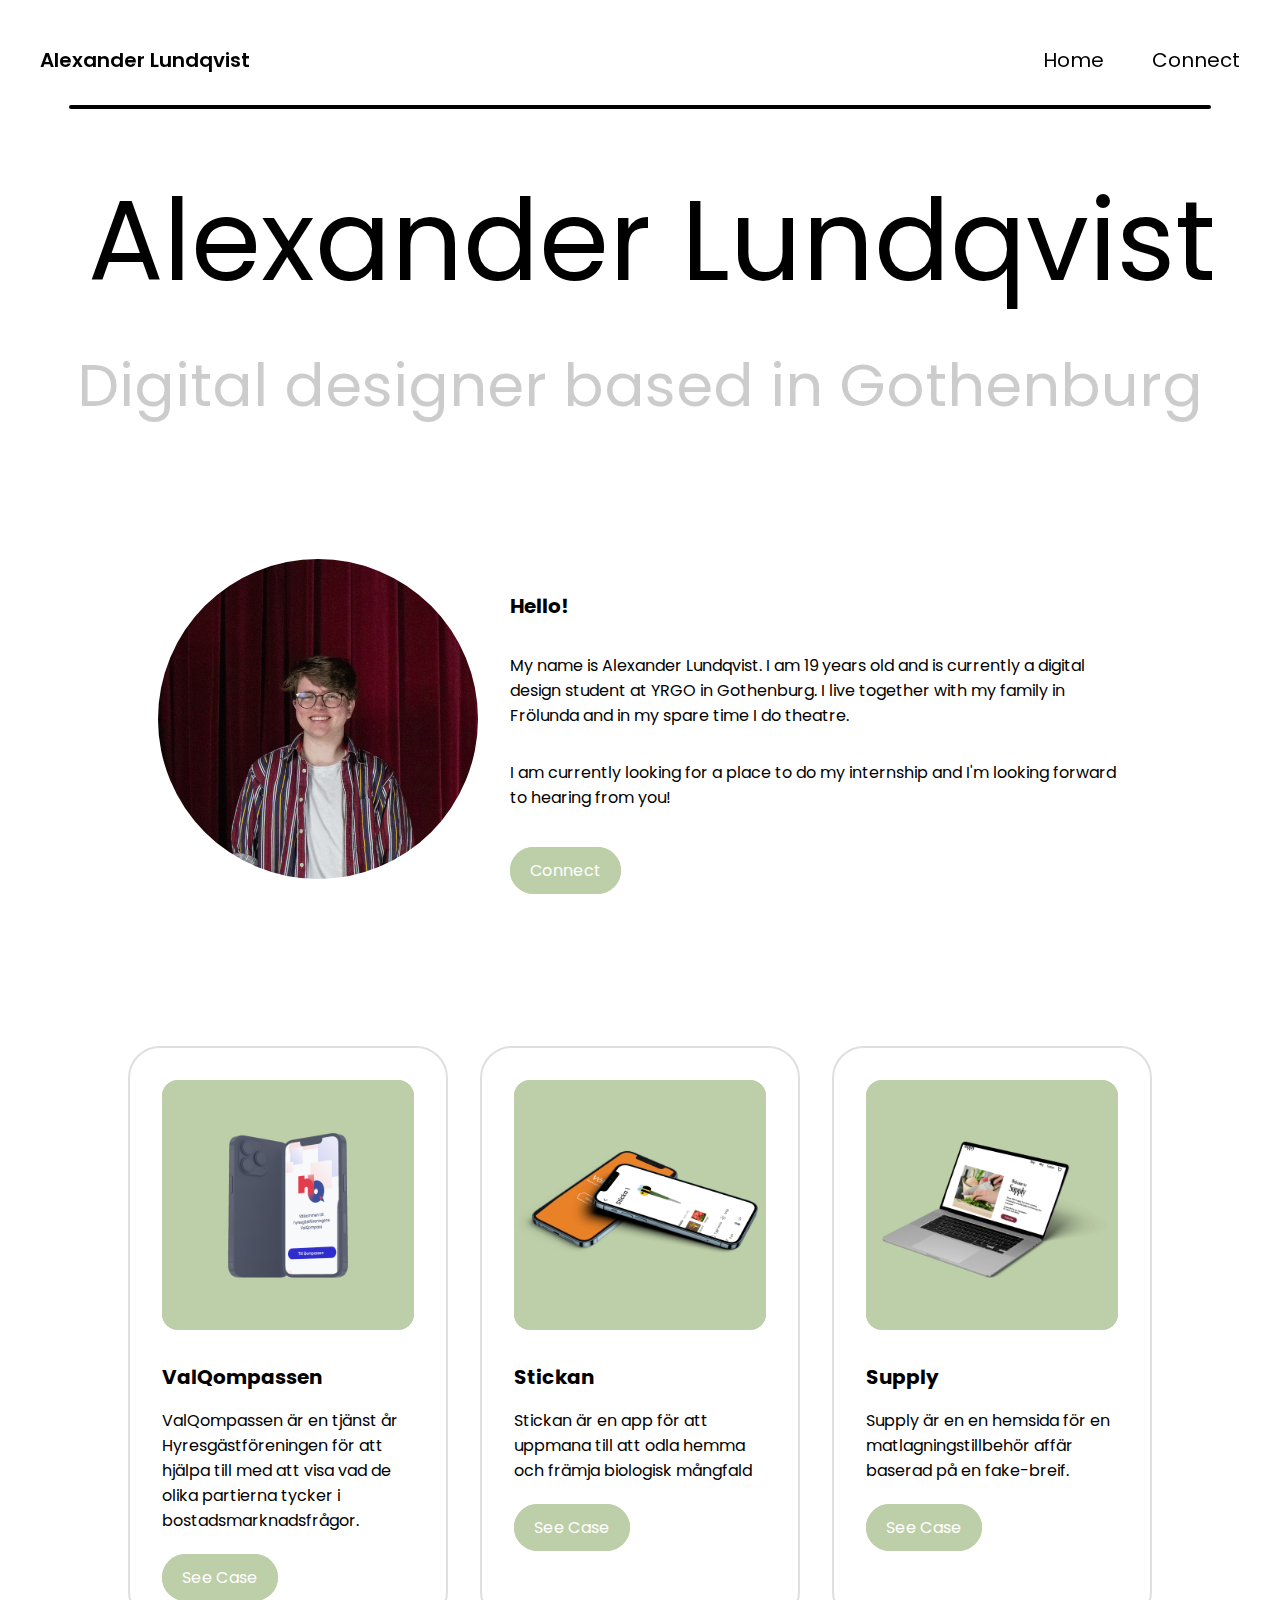
==== index.html @ 1be756ce "Add files via upload" ====
<!DOCTYPE html>
<html lang="en">
  <head>
    <meta charset="UTF-8" />
    <meta http-equiv="X-UA-Compatible" content="IE=edge" />
    <meta name="viewport" content="width=device-width, initial-scale=1.0" />
    <link rel="stylesheet" href="styles.css" />
    <link rel="preconnect" href="https://fonts.bunny.net" />
    <link
      href="https://fonts.bunny.net/css?family=poppins:400,400i,600,600i"
      rel="stylesheet"
    />
    <title>Alexander Lundqvust</title>
  </head>
  <body>
    <!-- Nav -->
    <div class="navback">
      <nav class="nav1">
        <div>
          <a class="navname" href="index.html">Alexander Lundqvist</a>
          <!-- <h3>Alexander Lundqvist</h3> -->
        </div>
        <div class="nav2">
          <a class="buttonnav buttonnav2" href="index.html">Home</a>
          <!-- <a class="buttonnav buttonnav2" href="Case.html">Cases</a> -->
          <a class="buttonnav buttonnav2" href="Connect.html">Connect</a>
          <img class="hamburger" src="img/hamburger.png" alt="hamburgermenu" />
        </div>
      </nav>
      <hr />
    </div>

    <!-- Om mig -->
    <h1 class="namn">Alexander Lundqvist</h1>
    <h2 class="arbets-titel">Digital designer based in Gothenburg</h2>
    <!-- <p class="hittepå">
      I'm a digital designer passionate about UI design and focused on the user
      experience. I aim to create web experiences that are surprising, exciting
      and memorable.
    </p> -->

    <section class="ommig2">
      <div>
        <img class="profilbild" src="img/alex.jpg" alt="profilbild" />
      </div>
      <div class="textbox">
        <h3 class="profiltext">Hello!</h3>
        <p class="profiltext">
          My name is Alexander Lundqvist. I am 19 years old and is currently a
          digital design student at YRGO in Gothenburg. I live together with my
          family in Frölunda and in my spare time I do theatre.
        </p>
        <p class="profiltext2">
          I am currently looking for a place to do my internship and I'm looking
          forward to hearing from you!
        </p>
        <div class="button-position">
          <a class="button button1 button-position" href="Connect.html"
            >Connect</a
          >
        </div>
      </div>
    </section>

    <!-- Kort 1 -->
    <section class="flex-container">
      <div class="flex-item">
        <!-- <div class="img1"></div> -->
        <img class="kortbild" src="img/valet2.png" alt="Mockup" />
        <div class="caseinfo">
          <div>
            <h3>ValQompassen</h3>
            <p>
              ValQompassen är en tjänst år Hyresgästföreningen för att hjälpa
              till med att visa vad de olika partierna tycker i
              bostadsmarknadsfrågor.
            </p>
          </div>
          <div class="button-position2">
            <a class="button button1" href="ValQompassen.html">See Case</a>
          </div>
        </div>
      </div>

      <!-- Kort 2 -->
      <div class="flex-item">
        <!-- <div class="img2"></div> -->
        <img class="kortbild" src="img/stickan2.png" alt="Mockup" />
        <div class="caseinfo">
          <div>
            <h3>Stickan</h3>
            <p>
              Stickan är en app för att uppmana till att odla hemma och främja
              biologisk mångfald
            </p>
          </div>
          <div class="button-position2">
            <a class="button button1" href="Stickan.html">See Case</a>
          </div>
        </div>
      </div>

      <!-- Kort 3 -->
      <div class="flex-item">
        <!-- <div class="img3"></div> -->
        <img class="kortbild" src="img/supply2.png" alt="Mockup" />
        <div class="caseinfo">
          <div>
            <h3>Supply</h3>
            <p>
              Supply är en en hemsida för en matlagningstillbehör affär baserad
              på en fake-breif.
            </p>
          </div>
          <div class="button-position2">
            <a class="button button1" href="Supply.html">See Case</a>
          </div>
        </div>
      </div>
    </section>
  </body>
</html>
---- styles.css ----
html {
  font-family: "Poppins", sans-serif;
  font-size: 16px;
}

h1 {
  font-size: 7rem;
  font-weight: 400;
  margin-left: 24px;
}

h2 {
  font-size: 3.7rem;
  color: #ccc;
  font-weight: 400;
}

h3 {
  margin: 0;
  font-size: 1.25rem;
}

hr {
  border-radius: 10rem;
  width: 90%;
  height: 0px;
  border: 0.14rem solid #000;
  background-color: #000;
  position: sticky;
  top: 0px;
}

/* Klasser Nav */
.navback {
  background-color: #fff;
  position: sticky;
  top: 0;
  padding-top: 5px;
}

.nav1 {
  display: flex;
  justify-content: space-between;
  margin: 2rem;
  height: 28px;
  position: sticky;
  top: 20px;
}

.nav2 {
  display: flex;
  gap: 3rem;
}

.buttonnav {
  color: #000;
  font-size: 1.25rem;
  text-decoration: none;
}

.buttonnav2:hover {
  font-style: italic;
  text-decoration: underline;
  color: #bdcfa8;
}

/* Klasser om mig */
.namn {
  margin-top: 3rem;
  display: flex;
  justify-content: center;
  margin-bottom: 1rem;
}

.arbets-titel {
  display: flex;
  justify-content: center;
  margin-top: 0;
}

/* .hittepå {
  max-width: 30rem;
  display: flex;
  margin-left: 40rem;
} */

.ommig2 {
  display: flex;
  justify-content: space-between;
  flex-direction: row;
  gap: 2rem;
  padding: 5rem;
}

.profiltext {
  margin-top: 2rem;
  max-width: 40rem;
  margin-right: 4.375rem;
}

.profiltext2 {
  max-width: 40rem;
  margin-right: 4.375rem;
}

.profilbild {
  border-radius: 50%;
  max-width: 20rem;
  margin-left: 4.375rem;
}

.connectbutton-position {
  margin-top: 2rem;
}

/* Klasser Knapp */
.button {
  background-color: #bdcfa8;
  color: #fff;
  text-decoration: none;
  border-radius: 3rem;
  width: 11rem;
  height: 3rem;
  padding: 0.5rem 1rem;
  border: 0.25rem solid #bdcfa8;
  border-radius: 2rem;
  letter-spacing: 0.02em;
}

.button1:hover {
  border: 0.25rem solid #bdcfa8;
  border-radius: 2rem;
  color: #bdcfa8;
  background-color: #fff;
}

.button-position {
  margin-top: 2rem;
}

.button-position2 {
  margin-top: 1rem;
}

/* Kort */
.flex-container {
  display: flex;
  gap: 2rem;
  justify-content: center;
  max-width: 64rem;
  margin: auto;
}

.flex-item {
  max-width: 30rem;
  min-width: 9rem;
  max-height: 37rem;
  /* height: 480px; */
  background: #ffffff;
  border-radius: 2rem;
  border: solid 0.16rem #dfdfdf;
  margin-top: 5rem;
  padding: 2rem;
  /* position: relative; */
  flex: 1;
  display: flex;
  flex-direction: column;
}

/* .img1 {
  width: 100%;
  height: 12rem;
  background-image: url(img/valet.png);
  margin-top: 2rem;
  margin-bottom: 2rem;
  background-size: contain;
  background-repeat: no-repeat;
  background-color: #bdcfa8;
} */

/* .img2 {
  width: 100%;
  height: 12rem;
  background-image: url(img/stickan.png);
  margin-top: 2rem;
  margin-bottom: 2rem;
  background-size: contain;
  background-color: #bdcfa8;
  background-repeat: no-repeat;
  justify-content: center;
}

/* .img3 {
  width: 100%;
  height: 12rem;
  background-image: url(img/supply.png);
  margin-top: 2rem;
  margin-bottom: 2rem;
  background-size: contain;
  background-repeat: no-repeat;
  background-color: #bdcfa8;
} */

.kortbild {
  display: flex;
  width: 100%;
  height: 15.6rem;
  /* margin-top: 2rem; */
  margin-bottom: 2rem;
  background-color: #bdcfa8;
  justify-content: center;
  border-radius: 1rem;
}

.caseinfo {
  display: flex;
  flex-direction: column;
}

.hamburger {
  width: 1.5rem;
  height: 1rem;
  display: none;
}

.textbox {
  display: flex;
  flex-direction: column;
}

.connect {
  display: flex;
  align-items: center;
  flex-direction: column;
}

.casecontainer {
  /* margin: auto; */
  display: flex;
  align-items: center;
  flex-direction: column;
  gap: 2rem;
}

.casetext {
  display: flex;
  align-items: center;
  flex-direction: column;
  margin: 2rem 2rem 2rem 2rem;
}

.navname {
  font-size: 1.25rem;
  font-weight: 600;
  text-decoration: none;
  color: #000;
}

@media (max-width: 56rem) {
  .flex-container {
    flex-direction: column;
  }

  .kortbild {
    height: 16rem;
    width: 16rem;
    margin: 0;
  }

  .flex-item {
    flex-direction: row;
    max-width: 80%;
    margin: auto;
  }
  .button-position2 {
    margin-top: 1rem;
  }

  .caseinfo {
    justify-content: center;
    margin-left: 1rem;
    gap: 1rem;
  }

  .ommig2 {
    padding-left: 2rem;
  }
}

@media (max-width: 40rem) {
  h1 {
    font-size: 2.5rem;
  }

  h2 {
    font-size: 1rem;
  }

  .profilbild {
    width: 9.5rem;
    height: 9.5rem;
    margin: auto;
  }

  .ommig2 {
    flex-direction: column;
    align-items: center;
    padding: 1rem;
    margin-bottom: 2rem;
  }

  .buttonnav {
    display: none;
  }

  .hamburger {
    display: inline;
  }

  .flex-item {
    flex-direction: column;
    gap: 1rem;
  }

  .textbox {
    max-width: 100%;
  }

  .profiltext {
    margin: auto;
  }

  .profiltext2 {
    margin: auto;
  }
}
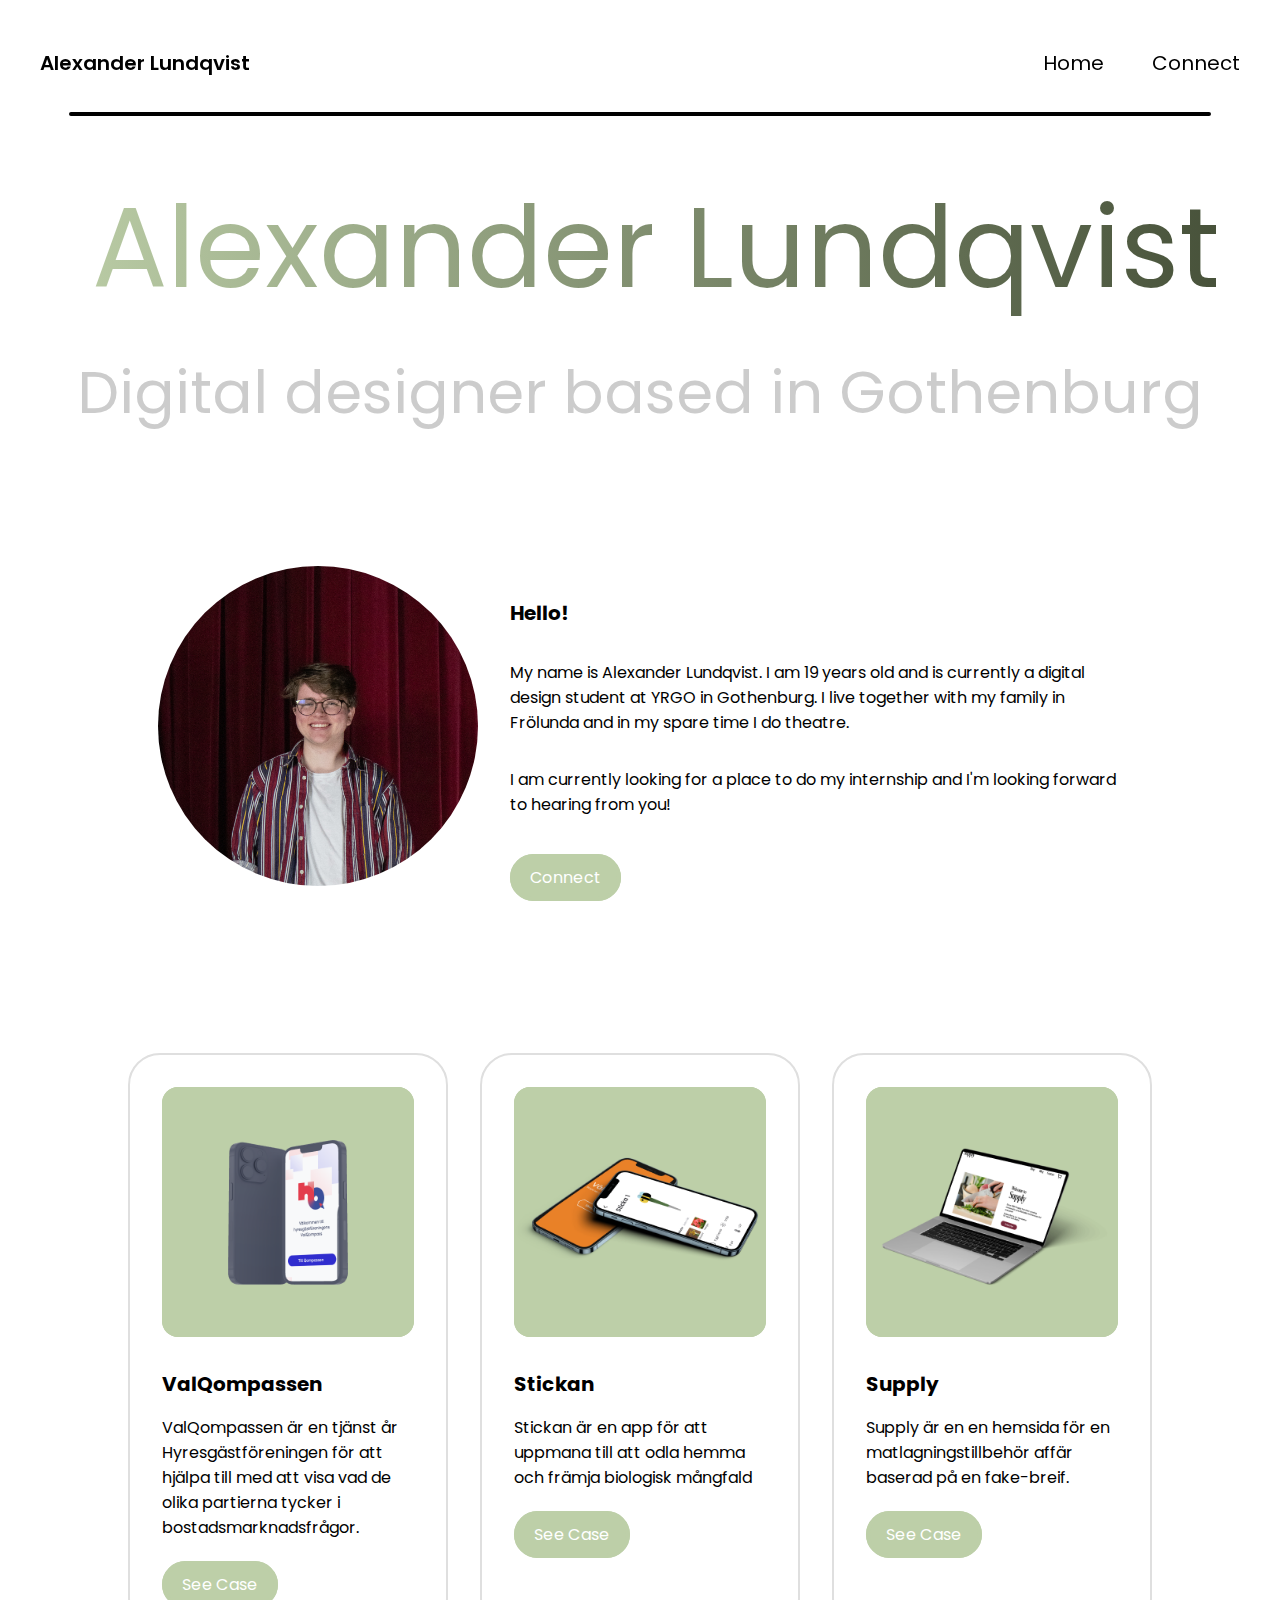
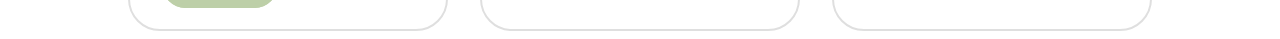
==== commit e9560629: "Update index.html" ====
--- a/index.html
+++ b/index.html
@@ -31,7 +31,7 @@
     </div>
 
     <!-- Om mig -->
-    <h1 class="namn">Alexander Lundqvist</h1>
+    <h1 class="namn text">Alexander Lundqvist</h1>
     <h2 class="arbets-titel">Digital designer based in Gothenburg</h2>
     <!-- <p class="hittepå">
       I'm a digital designer passionate about UI design and focused on the user
--- a/styles.css
+++ b/styles.css
@@ -6,7 +6,7 @@
 h1 {
   font-size: 7rem;
   font-weight: 400;
-  margin-left: 24px;
+  margin-left: 2rem;
 }
 
 h2 {
@@ -35,16 +35,16 @@
   background-color: #fff;
   position: sticky;
   top: 0;
-  padding-top: 5px;
+  padding-top: 0.5rem;
 }
 
 .nav1 {
   display: flex;
   justify-content: space-between;
   margin: 2rem;
-  height: 28px;
+  height: 2rem;
   position: sticky;
-  top: 20px;
+  top: 2rem;
 }
 
 .nav2 {
@@ -78,12 +78,6 @@
   margin-top: 0;
 }
 
-/* .hittepå {
-  max-width: 30rem;
-  display: flex;
-  margin-left: 40rem;
-} */
-
 .ommig2 {
   display: flex;
   justify-content: space-between;
@@ -111,6 +105,12 @@
 
 .connectbutton-position {
   margin-top: 2rem;
+}
+
+.text {
+  background: linear-gradient(to right, #bdcfa8 0%, #424c35 100%);
+  -webkit-background-clip: text;
+  -webkit-text-fill-color: transparent;
 }
 
 /* Klasser Knapp */
@@ -155,57 +155,20 @@
   max-width: 30rem;
   min-width: 9rem;
   max-height: 37rem;
-  /* height: 480px; */
   background: #ffffff;
   border-radius: 2rem;
   border: solid 0.16rem #dfdfdf;
   margin-top: 5rem;
   padding: 2rem;
-  /* position: relative; */
   flex: 1;
   display: flex;
   flex-direction: column;
 }
-
-/* .img1 {
-  width: 100%;
-  height: 12rem;
-  background-image: url(img/valet.png);
-  margin-top: 2rem;
-  margin-bottom: 2rem;
-  background-size: contain;
-  background-repeat: no-repeat;
-  background-color: #bdcfa8;
-} */
-
-/* .img2 {
-  width: 100%;
-  height: 12rem;
-  background-image: url(img/stickan.png);
-  margin-top: 2rem;
-  margin-bottom: 2rem;
-  background-size: contain;
-  background-color: #bdcfa8;
-  background-repeat: no-repeat;
-  justify-content: center;
-}
-
-/* .img3 {
-  width: 100%;
-  height: 12rem;
-  background-image: url(img/supply.png);
-  margin-top: 2rem;
-  margin-bottom: 2rem;
-  background-size: contain;
-  background-repeat: no-repeat;
-  background-color: #bdcfa8;
-} */
 
 .kortbild {
   display: flex;
   width: 100%;
   height: 15.6rem;
-  /* margin-top: 2rem; */
   margin-bottom: 2rem;
   background-color: #bdcfa8;
   justify-content: center;
@@ -235,7 +198,6 @@
 }
 
 .casecontainer {
-  /* margin: auto; */
   display: flex;
   align-items: center;
   flex-direction: column;
